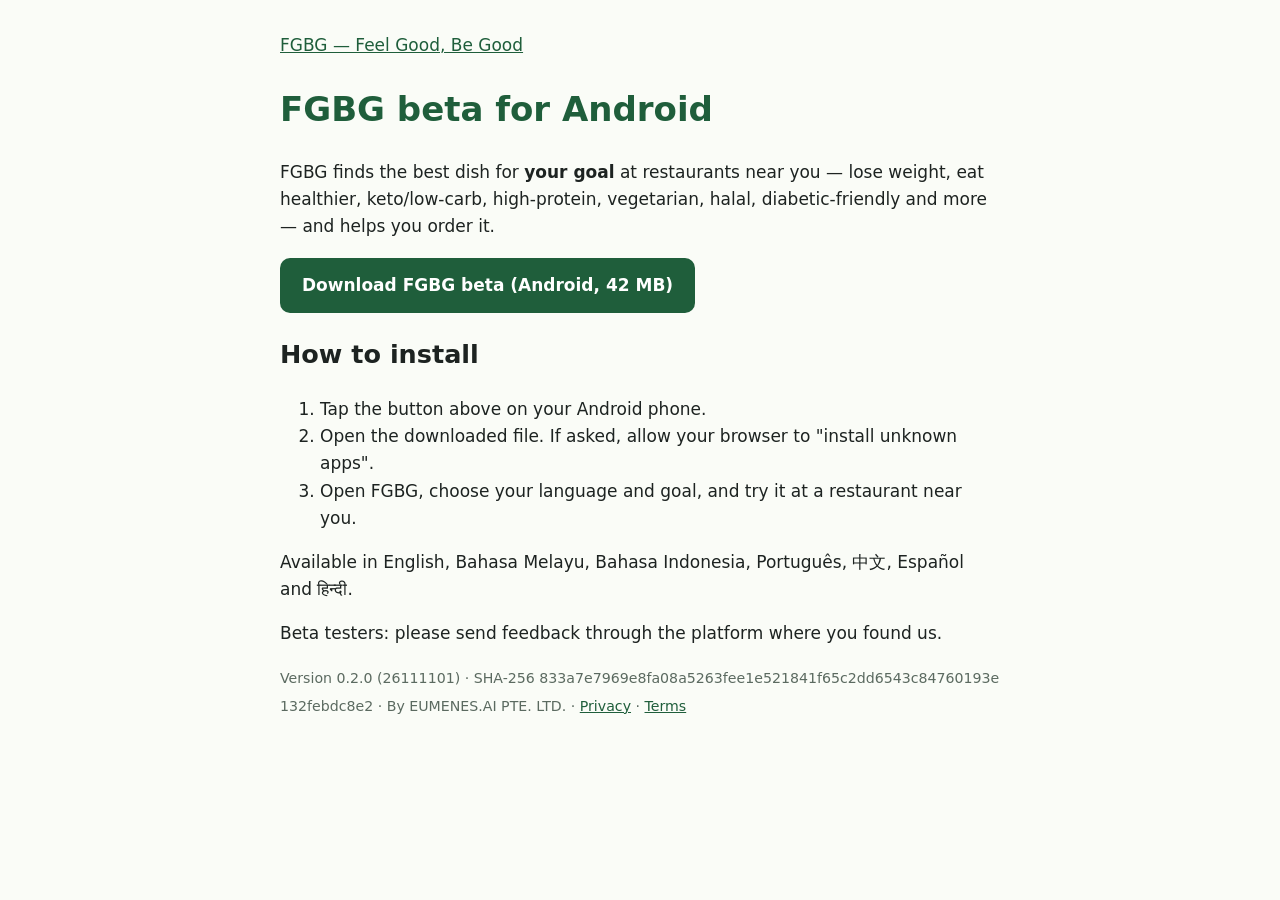
==== download/index.html @ 9b2791bf "Add public Android beta download page" ====
<!doctype html>
<html lang="en"><head><meta charset="utf-8">
<meta name="viewport" content="width=device-width, initial-scale=1">
<title>Download FGBG beta for Android</title>
<style>
body { font-family: system-ui, Arial, sans-serif; font-size: 17px; line-height: 1.6; color: #1d2321; background: #fafcf7; max-width: 720px; margin: 32px auto; padding: 0 20px; }
h1 { color: #1f5e3b; } a { color: #1f5e3b; }
.btn { display: inline-block; background: #1f5e3b; color: #fff; padding: 14px 22px; border-radius: 10px; text-decoration: none; font-weight: 600; }
small { color: #5b6a60; word-break: break-all; }
</style></head><body>
<header><p><a href="/">FGBG — Feel Good, Be Good</a></p></header>
<main>
<h1>FGBG beta for Android</h1>
<p>FGBG finds the best dish for <strong>your goal</strong> at restaurants near you — lose weight, eat healthier, keto/low-carb, high-protein, vegetarian, halal, diabetic-friendly and more — and helps you order it.</p>
<p><a class="btn" href="/download/fgbg-beta.apk">Download FGBG beta (Android, 42 MB)</a></p>
<h2>How to install</h2>
<ol>
<li>Tap the button above on your Android phone.</li>
<li>Open the downloaded file. If asked, allow your browser to "install unknown apps".</li>
<li>Open FGBG, choose your language and goal, and try it at a restaurant near you.</li>
</ol>
<p>Available in English, Bahasa Melayu, Bahasa Indonesia, Português, 中文, Español and हिन्दी.</p>
<p>Beta testers: please send feedback through the platform where you found us.</p>
<p><small>Version 0.2.0 (26111101) · SHA-256 833a7e7969e8fa08a5263fee1e521841f65c2dd6543c84760193e132febdc8e2 · By EUMENES.AI PTE. LTD. · <a href="/privacy/">Privacy</a> · <a href="/terms/">Terms</a></small></p>
</main></body></html>
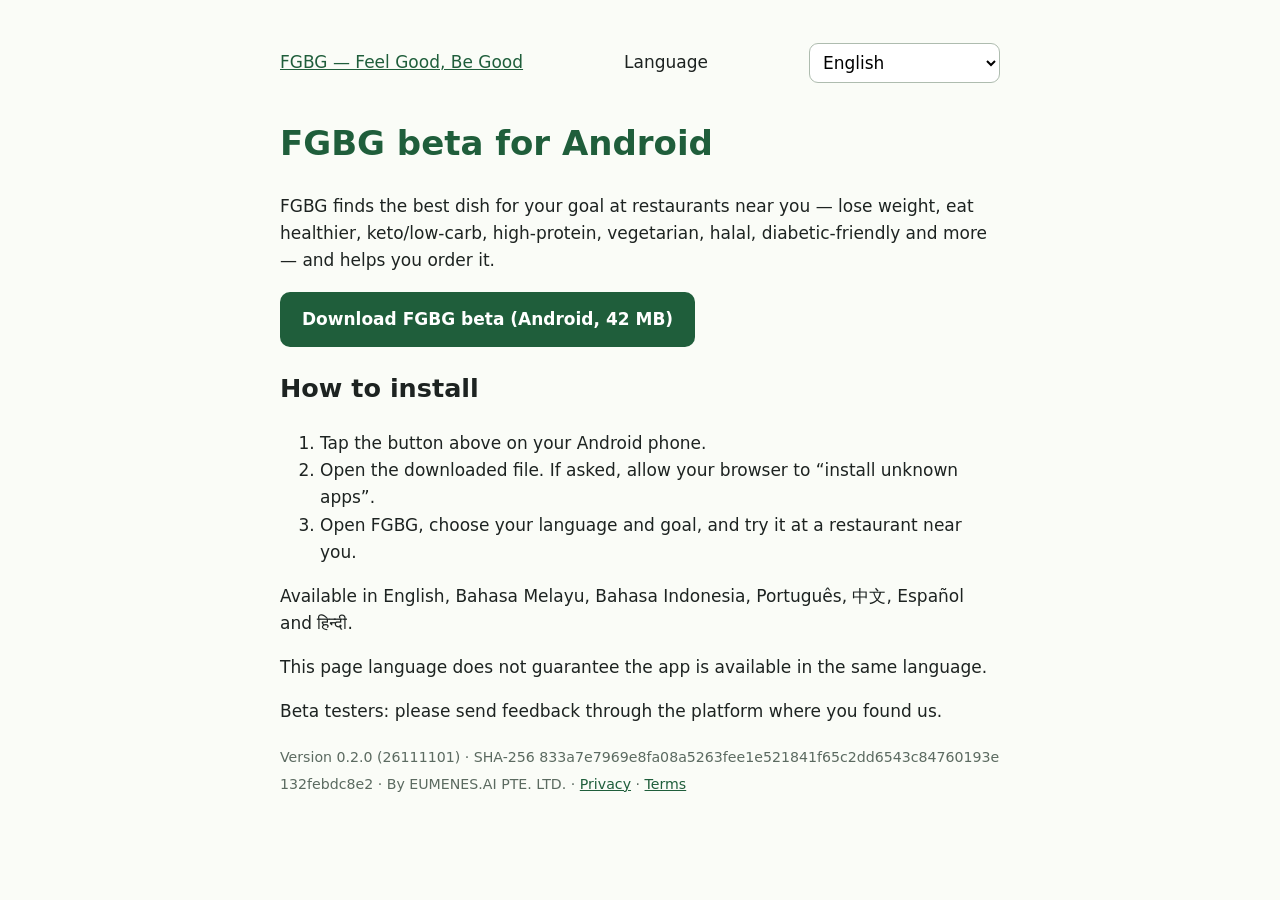
==== commit c4ae7789: "Localize Android download page for seven recruitment locales" ====
--- a/download/index.html
+++ b/download/index.html
@@ -2,24 +2,30 @@
 <html lang="en"><head><meta charset="utf-8">
 <meta name="viewport" content="width=device-width, initial-scale=1">
 <title>Download FGBG beta for Android</title>
+<script src="/assets/funnel-i18n.js" defer></script>
 <style>
 body { font-family: system-ui, Arial, sans-serif; font-size: 17px; line-height: 1.6; color: #1d2321; background: #fafcf7; max-width: 720px; margin: 32px auto; padding: 0 20px; }
 h1 { color: #1f5e3b; } a { color: #1f5e3b; }
 .btn { display: inline-block; background: #1f5e3b; color: #fff; padding: 14px 22px; border-radius: 10px; text-decoration: none; font-weight: 600; }
 small { color: #5b6a60; word-break: break-all; }
+header { display:flex; justify-content:space-between; align-items:center; gap:12px; flex-wrap:wrap; }
+select { max-width:45vw; min-height:40px; padding:6px 9px; border:1px solid #aebcaf; border-radius:9px; background:#fff; font:inherit; }
+html[dir="rtl"] body { text-align:right; }
+html[dir="rtl"] ol { padding-right:32px; padding-left:0; }
 </style></head><body>
-<header><p><a href="/">FGBG — Feel Good, Be Good</a></p></header>
+<header><p><a href="/">FGBG — Feel Good, Be Good</a></p><label for="download-language" data-i18n="language">Language</label> <select class="language-selector" id="download-language"><option value="en">English</option><option value="id">Bahasa Indonesia</option><option value="ms">Bahasa Melayu</option><option value="fil">English (PH)</option><option value="ur">اردو</option><option value="th">ไทย</option><option value="vi">Tiếng Việt</option></select></header>
 <main>
-<h1>FGBG beta for Android</h1>
-<p>FGBG finds the best dish for <strong>your goal</strong> at restaurants near you — lose weight, eat healthier, keto/low-carb, high-protein, vegetarian, halal, diabetic-friendly and more — and helps you order it.</p>
-<p><a class="btn" href="/download/fgbg-beta.apk">Download FGBG beta (Android, 42 MB)</a></p>
-<h2>How to install</h2>
+<h1 data-i18n="downloadTitle">FGBG beta for Android</h1>
+<p data-i18n="downloadIntro">FGBG finds the best dish for your goal at restaurants near you — lose weight, eat healthier, keto/low-carb, high-protein, vegetarian, halal, diabetic-friendly and more — and helps you order it.</p>
+<p><a class="btn" href="/download/fgbg-beta.apk"><span data-i18n="downloadButton">Download FGBG beta (Android, 42 MB)</span></a></p>
+<h2 data-i18n="install">How to install</h2>
 <ol>
-<li>Tap the button above on your Android phone.</li>
-<li>Open the downloaded file. If asked, allow your browser to "install unknown apps".</li>
-<li>Open FGBG, choose your language and goal, and try it at a restaurant near you.</li>
+<li data-i18n="step1">Tap the button above on your Android phone.</li>
+<li data-i18n="step2">Open the downloaded file. If asked, allow your browser to "install unknown apps".</li>
+<li data-i18n="step3">Open FGBG, choose your language and goal, and try it at a restaurant near you.</li>
 </ol>
-<p>Available in English, Bahasa Melayu, Bahasa Indonesia, Português, 中文, Español and हिन्दी.</p>
-<p>Beta testers: please send feedback through the platform where you found us.</p>
-<p><small>Version 0.2.0 (26111101) · SHA-256 833a7e7969e8fa08a5263fee1e521841f65c2dd6543c84760193e132febdc8e2 · By EUMENES.AI PTE. LTD. · <a href="/privacy/">Privacy</a> · <a href="/terms/">Terms</a></small></p>
+<p data-i18n="available">Available in English, Bahasa Melayu, Bahasa Indonesia, Português, 中文, Español and हिन्दी.</p>
+<p data-i18n="pageLanguage">This page language does not guarantee the app is available in the same language.</p>
+<p data-i18n="beta">Beta testers: please send feedback through the platform where you found us.</p>
+<p><small><span data-i18n="version">Version</span> 0.2.0 (26111101) · SHA-256 833a7e7969e8fa08a5263fee1e521841f65c2dd6543c84760193e132febdc8e2 · <span data-i18n="by">By</span> EUMENES.AI PTE. LTD. · <a href="/privacy/" data-i18n="privacy">Privacy</a> · <a href="/terms/" data-i18n="terms">Terms</a></small></p>
 </main></body></html>
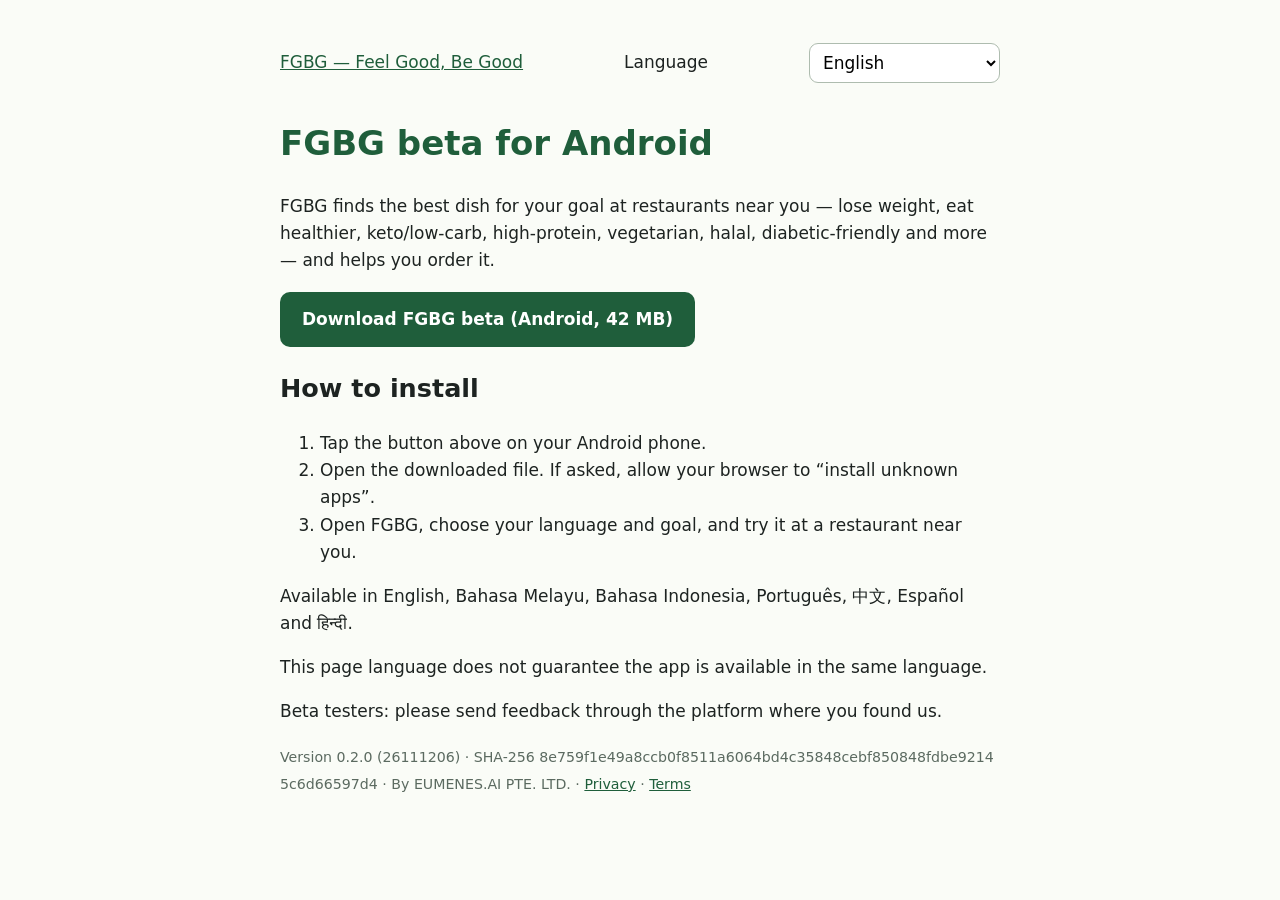
==== commit 63ade180: "Publish approved RC26111206 beta APK and checksum" ====
--- a/download/index.html
+++ b/download/index.html
@@ -27,5 +27,5 @@
 <p data-i18n="available">Available in English, Bahasa Melayu, Bahasa Indonesia, Português, 中文, Español and हिन्दी.</p>
 <p data-i18n="pageLanguage">This page language does not guarantee the app is available in the same language.</p>
 <p data-i18n="beta">Beta testers: please send feedback through the platform where you found us.</p>
-<p><small><span data-i18n="version">Version</span> 0.2.0 (26111101) · SHA-256 833a7e7969e8fa08a5263fee1e521841f65c2dd6543c84760193e132febdc8e2 · <span data-i18n="by">By</span> EUMENES.AI PTE. LTD. · <a href="/privacy/" data-i18n="privacy">Privacy</a> · <a href="/terms/" data-i18n="terms">Terms</a></small></p>
+<p><small><span data-i18n="version">Version</span> 0.2.0 (26111206) · SHA-256 8e759f1e49a8ccb0f8511a6064bd4c35848cebf850848fdbe92145c6d66597d4 · <span data-i18n="by">By</span> EUMENES.AI PTE. LTD. · <a href="/privacy/" data-i18n="privacy">Privacy</a> · <a href="/terms/" data-i18n="terms">Terms</a></small></p>
 </main></body></html>
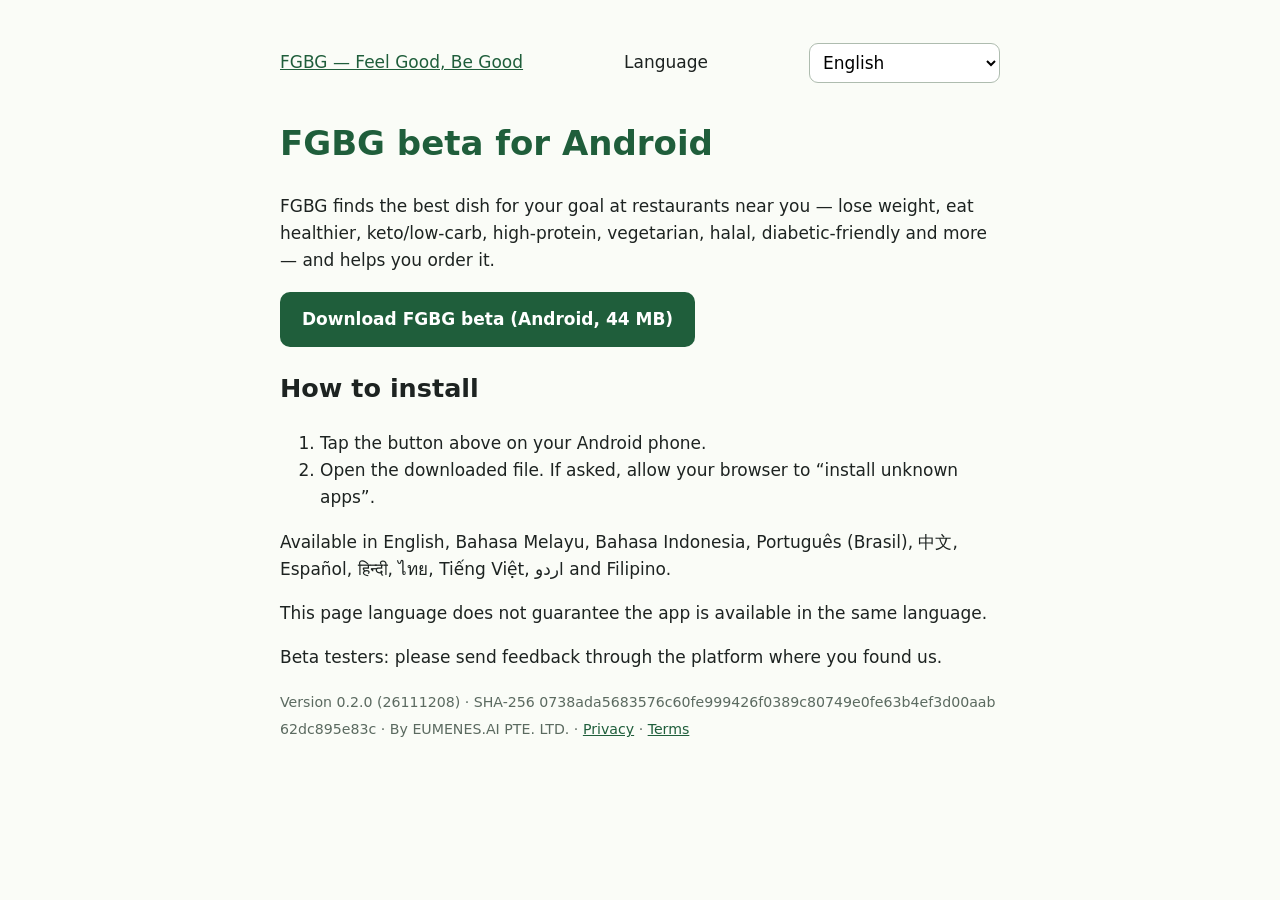
==== commit 9f793c8c: "Publish approved RC07b beta APK and Growth tester pages" ====
--- a/download/index.html
+++ b/download/index.html
@@ -17,15 +17,14 @@
 <main>
 <h1 data-i18n="downloadTitle">FGBG beta for Android</h1>
 <p data-i18n="downloadIntro">FGBG finds the best dish for your goal at restaurants near you — lose weight, eat healthier, keto/low-carb, high-protein, vegetarian, halal, diabetic-friendly and more — and helps you order it.</p>
-<p><a class="btn" href="/download/fgbg-beta.apk"><span data-i18n="downloadButton">Download FGBG beta (Android, 42 MB)</span></a></p>
+<p><a class="btn" href="/download/fgbg-beta.apk"><span data-i18n="downloadButton">Download FGBG beta (Android, 44 MB)</span></a></p>
 <h2 data-i18n="install">How to install</h2>
 <ol>
 <li data-i18n="step1">Tap the button above on your Android phone.</li>
 <li data-i18n="step2">Open the downloaded file. If asked, allow your browser to "install unknown apps".</li>
-<li data-i18n="step3">Open FGBG, choose your language and goal, and try it at a restaurant near you.</li>
 </ol>
-<p data-i18n="available">Available in English, Bahasa Melayu, Bahasa Indonesia, Português, 中文, Español and हिन्दी.</p>
+<p data-i18n="available">Available in English, Bahasa Melayu, Bahasa Indonesia, Português (Brasil), 中文, Español, हिन्दी, ไทย, Tiếng Việt, اردو and Filipino.</p>
 <p data-i18n="pageLanguage">This page language does not guarantee the app is available in the same language.</p>
 <p data-i18n="beta">Beta testers: please send feedback through the platform where you found us.</p>
-<p><small><span data-i18n="version">Version</span> 0.2.0 (26111206) · SHA-256 8e759f1e49a8ccb0f8511a6064bd4c35848cebf850848fdbe92145c6d66597d4 · <span data-i18n="by">By</span> EUMENES.AI PTE. LTD. · <a href="/privacy/" data-i18n="privacy">Privacy</a> · <a href="/terms/" data-i18n="terms">Terms</a></small></p>
+<p><small><span data-i18n="version">Version</span> 0.2.0 (26111208) · SHA-256 0738ada5683576c60fe999426f0389c80749e0fe63b4ef3d00aab62dc895e83c · <span data-i18n="by">By</span> EUMENES.AI PTE. LTD. · <a href="/privacy/" data-i18n="privacy">Privacy</a> · <a href="/terms/" data-i18n="terms">Terms</a></small></p>
 </main></body></html>
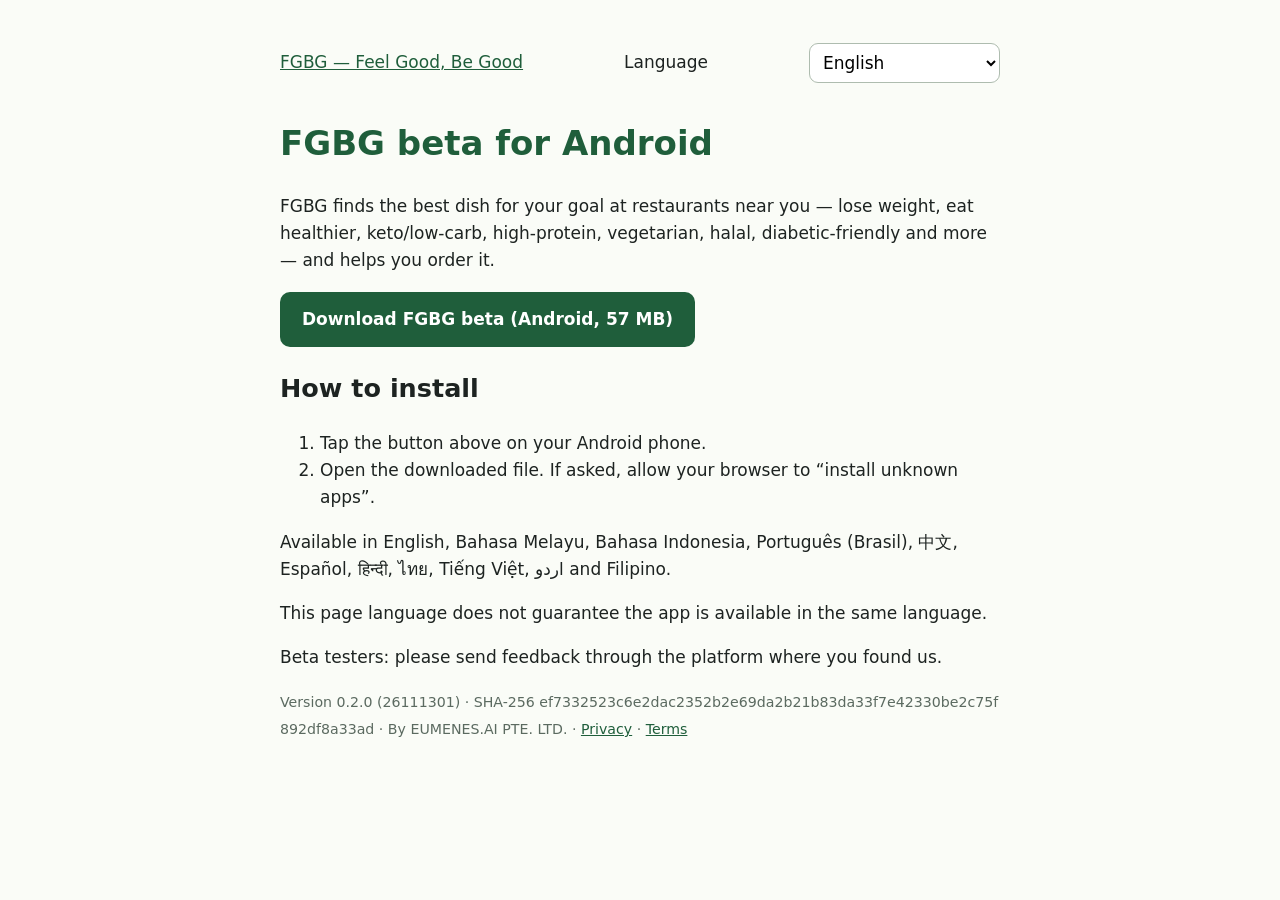
==== commit 31b57a03: "Publish RC26111301 signed beta APK" ====
--- a/download/index.html
+++ b/download/index.html
@@ -17,7 +17,7 @@
 <main>
 <h1 data-i18n="downloadTitle">FGBG beta for Android</h1>
 <p data-i18n="downloadIntro">FGBG finds the best dish for your goal at restaurants near you — lose weight, eat healthier, keto/low-carb, high-protein, vegetarian, halal, diabetic-friendly and more — and helps you order it.</p>
-<p><a class="btn" href="/download/fgbg-beta.apk"><span data-i18n="downloadButton">Download FGBG beta (Android, 44 MB)</span></a></p>
+<p><a class="btn" href="/download/fgbg-beta.apk"><span data-i18n="downloadButton">Download FGBG beta (Android, 57 MB)</span></a></p>
 <h2 data-i18n="install">How to install</h2>
 <ol>
 <li data-i18n="step1">Tap the button above on your Android phone.</li>
@@ -26,5 +26,5 @@
 <p data-i18n="available">Available in English, Bahasa Melayu, Bahasa Indonesia, Português (Brasil), 中文, Español, हिन्दी, ไทย, Tiếng Việt, اردو and Filipino.</p>
 <p data-i18n="pageLanguage">This page language does not guarantee the app is available in the same language.</p>
 <p data-i18n="beta">Beta testers: please send feedback through the platform where you found us.</p>
-<p><small><span data-i18n="version">Version</span> 0.2.0 (26111208) · SHA-256 0738ada5683576c60fe999426f0389c80749e0fe63b4ef3d00aab62dc895e83c · <span data-i18n="by">By</span> EUMENES.AI PTE. LTD. · <a href="/privacy/" data-i18n="privacy">Privacy</a> · <a href="/terms/" data-i18n="terms">Terms</a></small></p>
+<p><small><span data-i18n="version">Version</span> 0.2.0 (26111301) · SHA-256 ef7332523c6e2dac2352b2e69da2b21b83da33f7e42330be2c75f892df8a33ad · <span data-i18n="by">By</span> EUMENES.AI PTE. LTD. · <a href="/privacy/" data-i18n="privacy">Privacy</a> · <a href="/terms/" data-i18n="terms">Terms</a></small></p>
 </main></body></html>
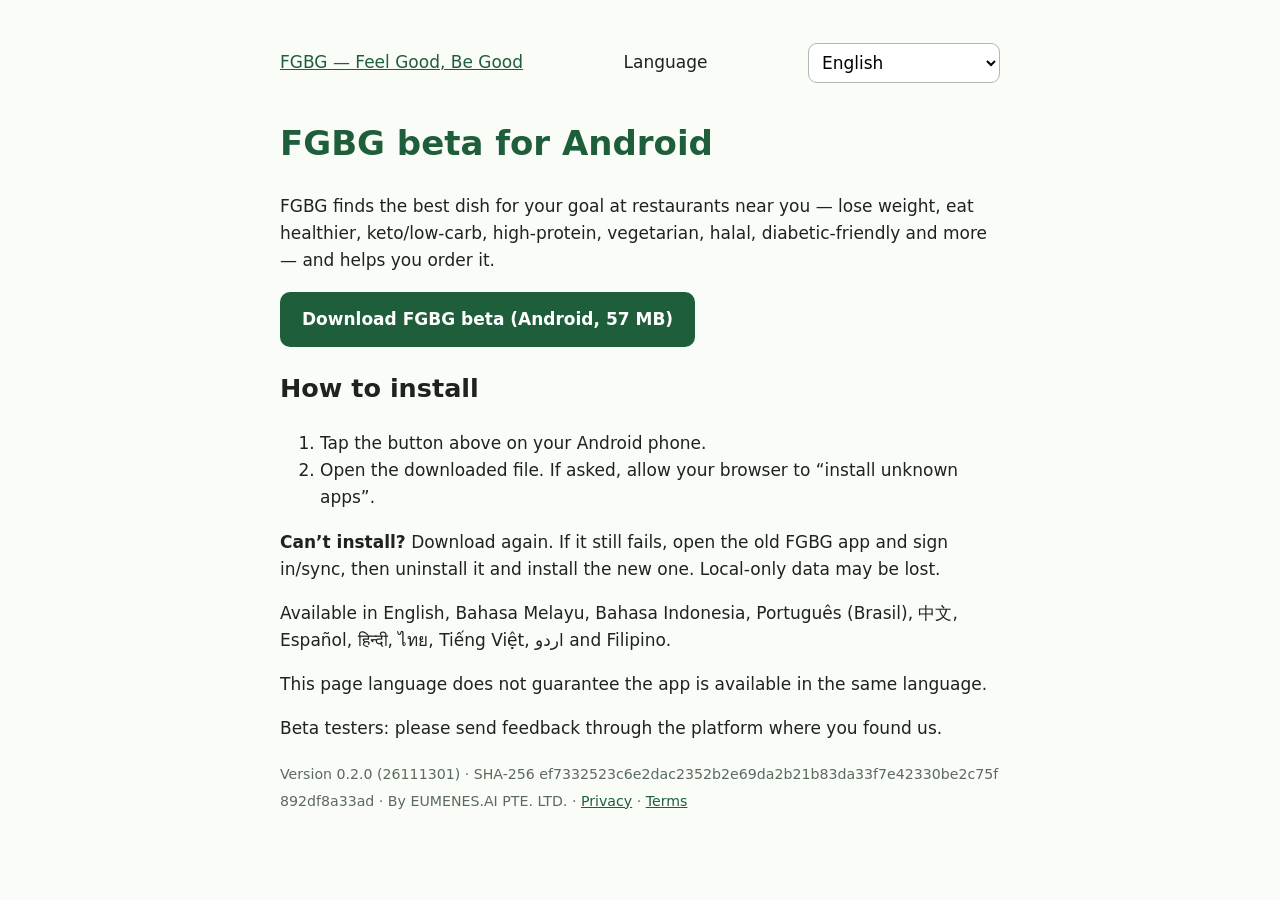
==== commit a6171df0: "Add localized install recovery guidance" ====
--- a/download/index.html
+++ b/download/index.html
@@ -2,7 +2,7 @@
 <html lang="en"><head><meta charset="utf-8">
 <meta name="viewport" content="width=device-width, initial-scale=1">
 <title>Download FGBG beta for Android</title>
-<script src="/assets/funnel-i18n.js" defer></script>
+<script src="/assets/funnel-i18n.js?v=261113-recovery" defer></script>
 <style>
 body { font-family: system-ui, Arial, sans-serif; font-size: 17px; line-height: 1.6; color: #1d2321; background: #fafcf7; max-width: 720px; margin: 32px auto; padding: 0 20px; }
 h1 { color: #1f5e3b; } a { color: #1f5e3b; }
@@ -13,7 +13,7 @@
 html[dir="rtl"] body { text-align:right; }
 html[dir="rtl"] ol { padding-right:32px; padding-left:0; }
 </style></head><body>
-<header><p><a href="/">FGBG — Feel Good, Be Good</a></p><label for="download-language" data-i18n="language">Language</label> <select class="language-selector" id="download-language"><option value="en">English</option><option value="id">Bahasa Indonesia</option><option value="ms">Bahasa Melayu</option><option value="fil">English (PH)</option><option value="ur">اردو</option><option value="th">ไทย</option><option value="vi">Tiếng Việt</option></select></header>
+<header><p><a href="/">FGBG — Feel Good, Be Good</a></p><label for="download-language" data-i18n="language">Language</label> <select class="language-selector" id="download-language"><option value="en">English</option><option value="hi">हिन्दी</option><option value="pt">Português (Brasil)</option><option value="zh">中文</option><option value="es">Español</option><option value="id">Bahasa Indonesia</option><option value="ms">Bahasa Melayu</option><option value="fil">English (PH)</option><option value="ur">اردو</option><option value="th">ไทย</option><option value="vi">Tiếng Việt</option></select></header>
 <main>
 <h1 data-i18n="downloadTitle">FGBG beta for Android</h1>
 <p data-i18n="downloadIntro">FGBG finds the best dish for your goal at restaurants near you — lose weight, eat healthier, keto/low-carb, high-protein, vegetarian, halal, diabetic-friendly and more — and helps you order it.</p>
@@ -23,6 +23,7 @@
 <li data-i18n="step1">Tap the button above on your Android phone.</li>
 <li data-i18n="step2">Open the downloaded file. If asked, allow your browser to "install unknown apps".</li>
 </ol>
+<p><strong data-i18n="recoveryTitle">Can’t install?</strong> <span data-i18n="recovery">Download again. If it still fails, open the old FGBG app and sign in/sync, then uninstall it and install the new one. Local-only data may be lost.</span></p>
 <p data-i18n="available">Available in English, Bahasa Melayu, Bahasa Indonesia, Português (Brasil), 中文, Español, हिन्दी, ไทย, Tiếng Việt, اردو and Filipino.</p>
 <p data-i18n="pageLanguage">This page language does not guarantee the app is available in the same language.</p>
 <p data-i18n="beta">Beta testers: please send feedback through the platform where you found us.</p>
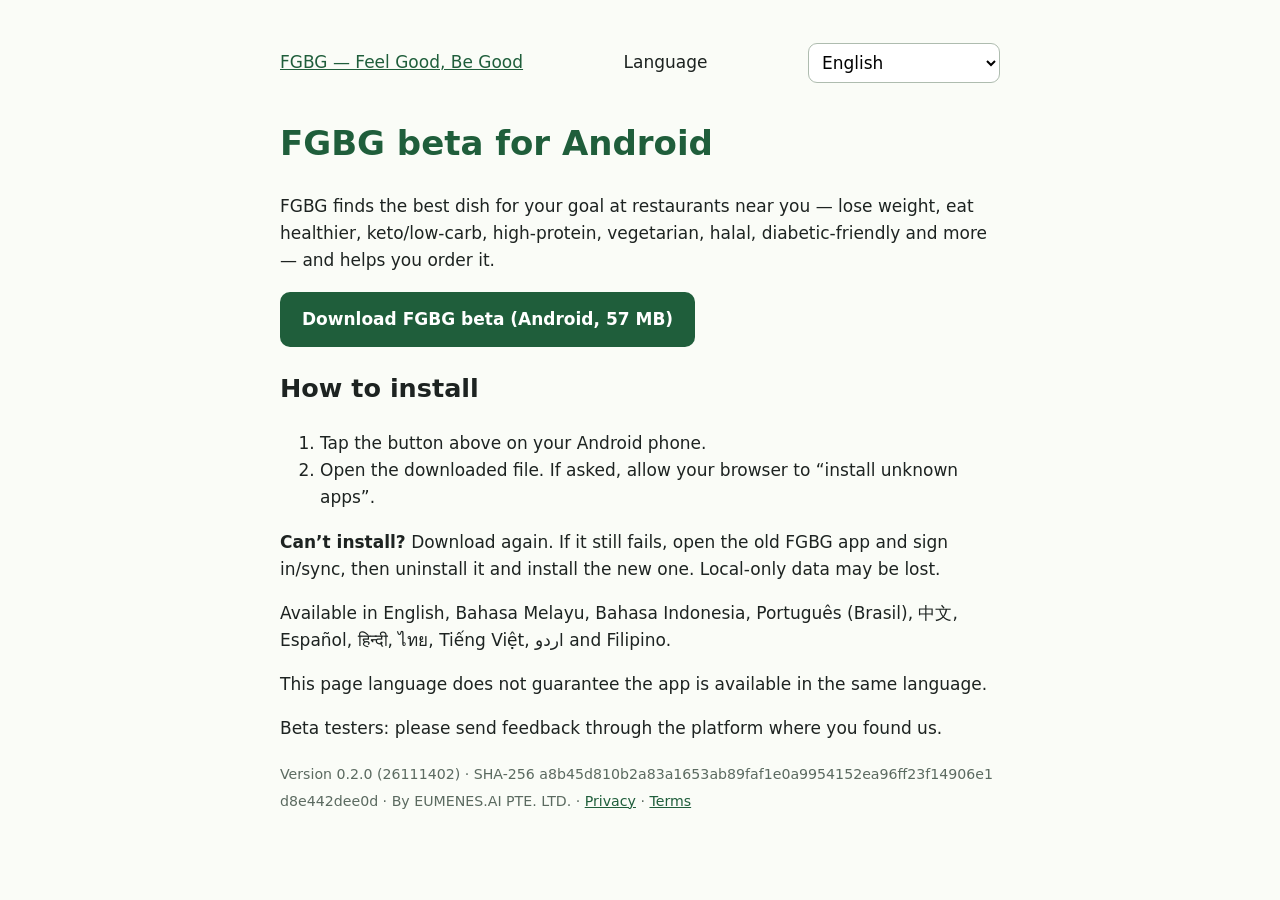
==== commit 6f45c176: "Publish RC26111402 signed beta APK" ====
--- a/download/index.html
+++ b/download/index.html
@@ -27,5 +27,5 @@
 <p data-i18n="available">Available in English, Bahasa Melayu, Bahasa Indonesia, Português (Brasil), 中文, Español, हिन्दी, ไทย, Tiếng Việt, اردو and Filipino.</p>
 <p data-i18n="pageLanguage">This page language does not guarantee the app is available in the same language.</p>
 <p data-i18n="beta">Beta testers: please send feedback through the platform where you found us.</p>
-<p><small><span data-i18n="version">Version</span> 0.2.0 (26111301) · SHA-256 ef7332523c6e2dac2352b2e69da2b21b83da33f7e42330be2c75f892df8a33ad · <span data-i18n="by">By</span> EUMENES.AI PTE. LTD. · <a href="/privacy/" data-i18n="privacy">Privacy</a> · <a href="/terms/" data-i18n="terms">Terms</a></small></p>
+<p><small><span data-i18n="version">Version</span> 0.2.0 (26111402) · SHA-256 a8b45d810b2a83a1653ab89faf1e0a9954152ea96ff23f14906e1d8e442dee0d · <span data-i18n="by">By</span> EUMENES.AI PTE. LTD. · <a href="/privacy/" data-i18n="privacy">Privacy</a> · <a href="/terms/" data-i18n="terms">Terms</a></small></p>
 </main></body></html>
